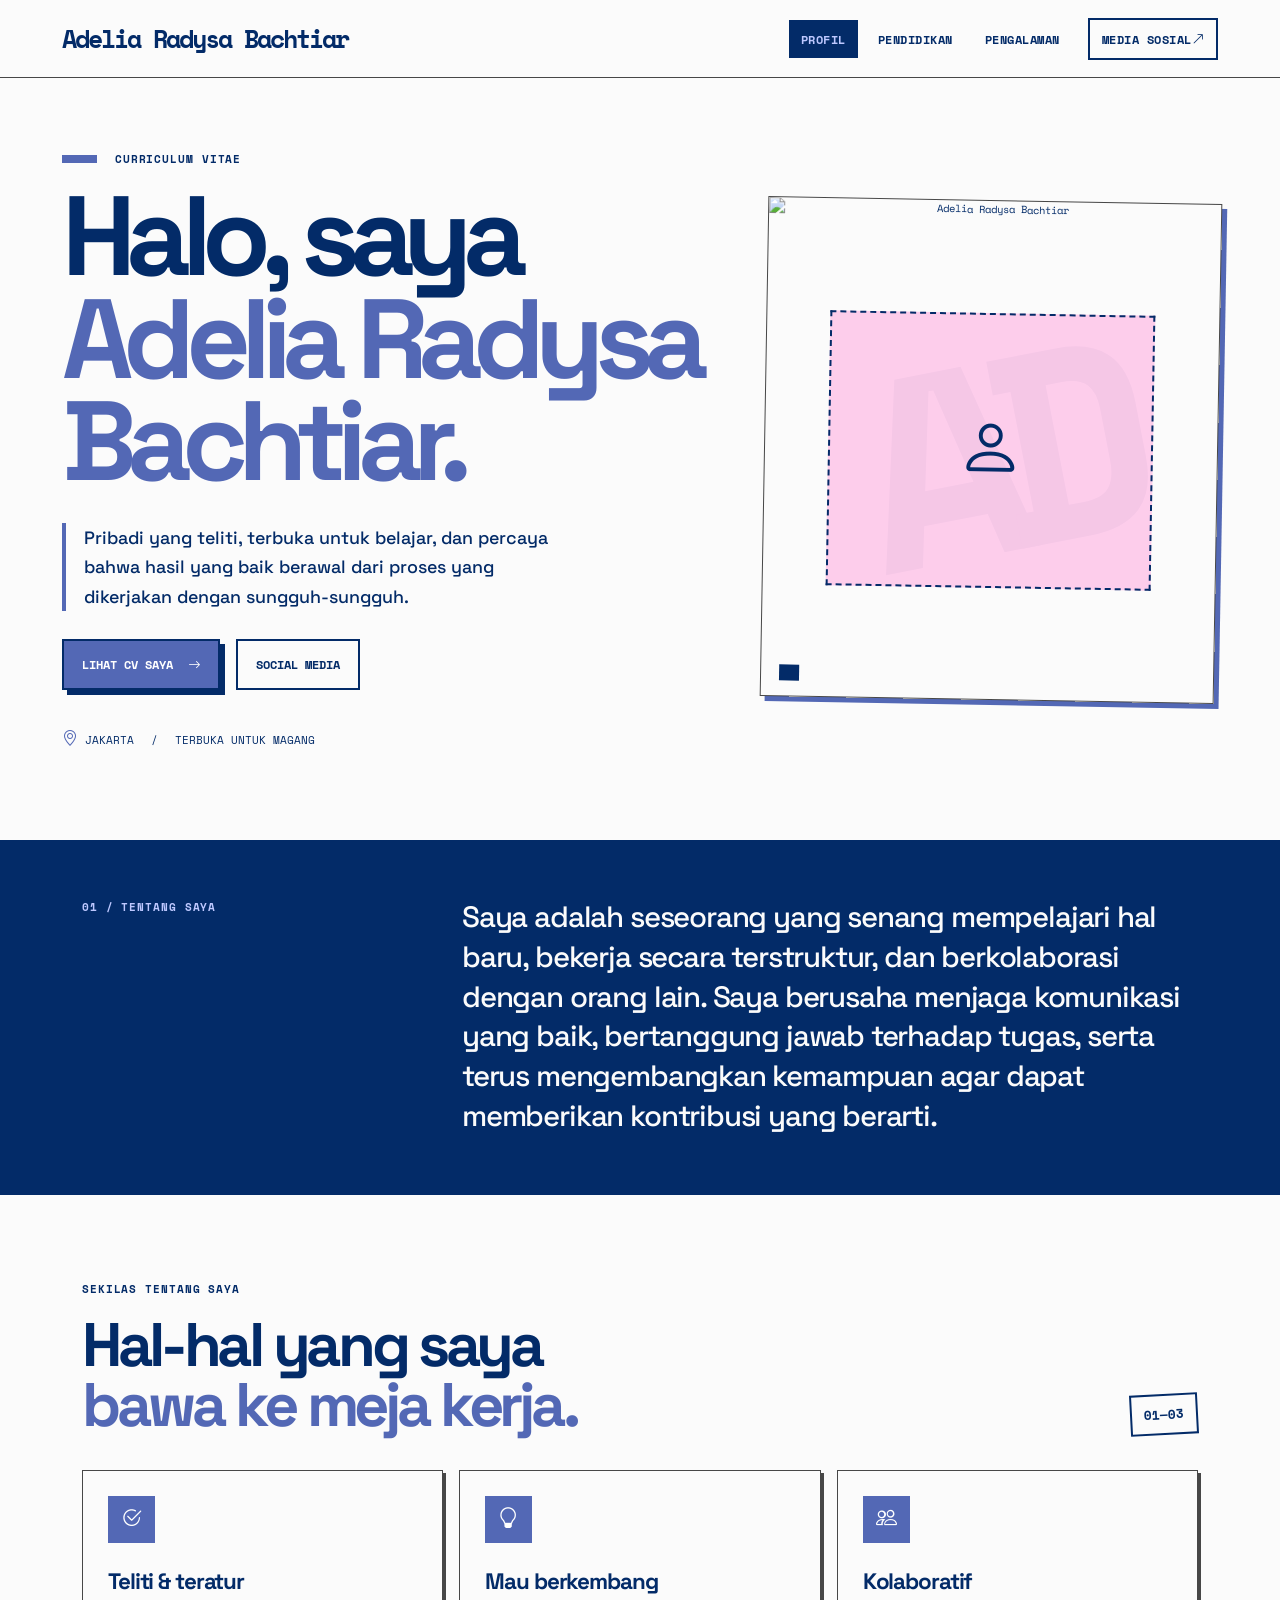
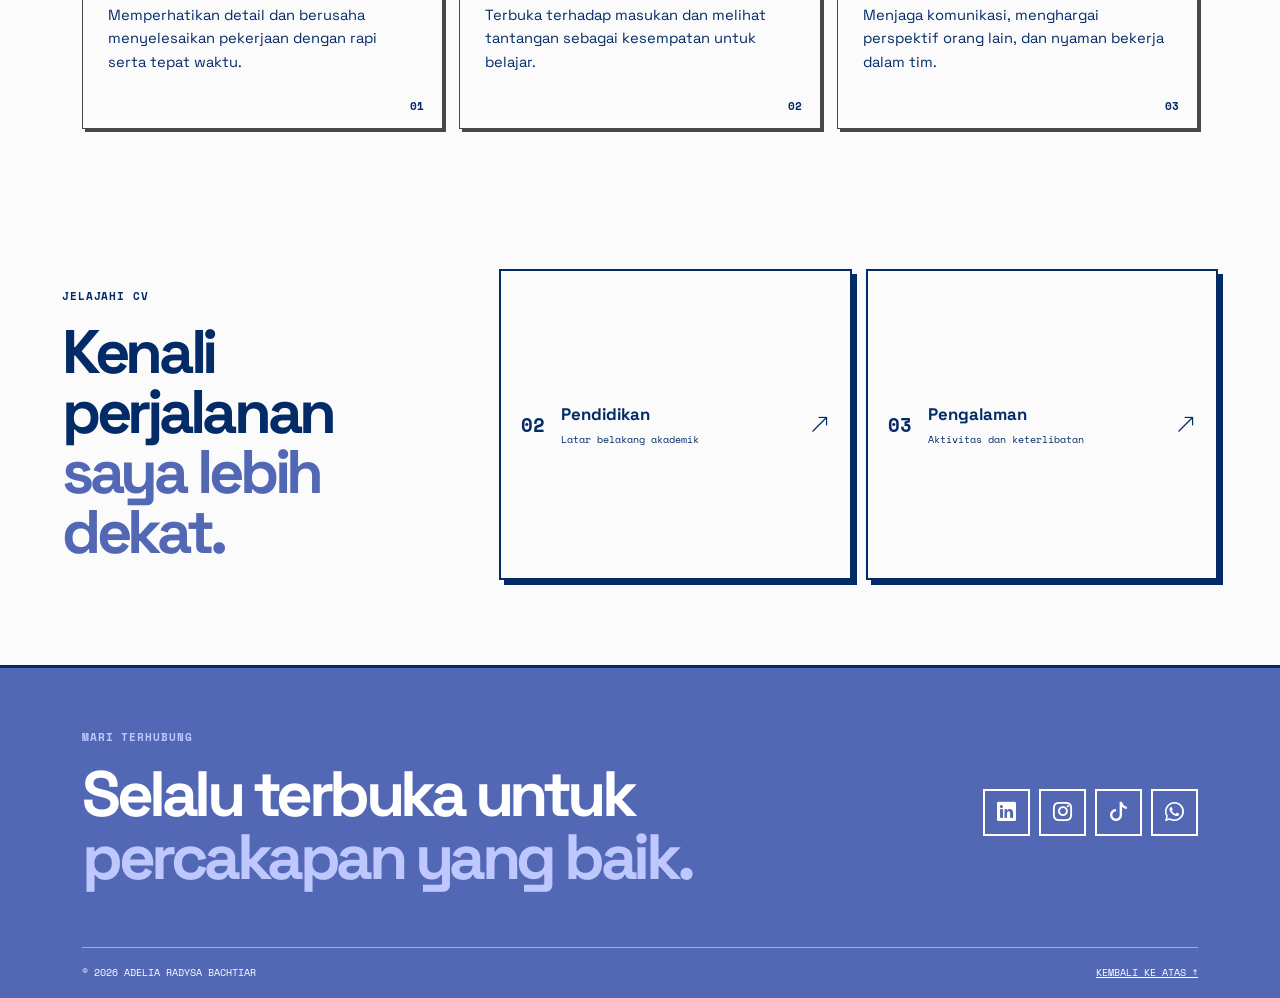
==== index.html @ d6636507 "Add files via upload" ====
<!DOCTYPE html>
<html lang="id">
<head>
  <meta charset="UTF-8">
  <meta name="viewport" content="width=device-width, initial-scale=1.0">
  <meta name="description" content="Curriculum Vitae Adelia Radysa Bachtiar">
  <title>Adelia Radysa Bachtiar — Curriculum Vitae</title>

  <!-- Bootstrap 5 -->
  <link href="https://cdn.jsdelivr.net/npm/bootstrap@5.3.3/dist/css/bootstrap.min.css" rel="stylesheet">
  <!-- Bootstrap Icons -->
  <link rel="stylesheet" href="https://cdn.jsdelivr.net/npm/bootstrap-icons@1.11.3/font/bootstrap-icons.min.css">
  <!-- Google Fonts -->
  <link rel="preconnect" href="https://fonts.googleapis.com">
  <link rel="preconnect" href="https://fonts.gstatic.com" crossorigin>
  <link href="https://fonts.googleapis.com/css2?family=Space+Grotesk:wght@400;500;600;700&family=Space+Mono:wght@400;700&display=swap" rel="stylesheet">
  <link rel="stylesheet" href="style.css">
</head>
<body>
  <nav class="navbar navbar-expand-lg navbar-light site-nav">
    <div class="container">
      <a class="navbar-brand" href="index.html">Adelia Radysa Bachtiar</a>
      <button class="navbar-toggler shadow-none" type="button" data-bs-toggle="collapse" data-bs-target="#mainNav" aria-controls="mainNav" aria-expanded="false" aria-label="Buka navigasi">
        <span class="navbar-toggler-icon"></span>
      </button>
      <div class="collapse navbar-collapse" id="mainNav">
        <div class="navbar-nav ms-auto align-items-lg-center gap-lg-2">
          <a class="nav-link active" href="index.html">Profil</a>
          <a class="nav-link" href="pendidikan.html">Pendidikan</a>
          <a class="nav-link" href="pengalaman.html">Pengalaman</a>
          <a class="nav-link nav-contact" href="#kontak">Media Sosial<i class="bi bi-arrow-up-right"></i></a>
        </div>
      </div>
    </div>
  </nav>

  <main>
    <section class="container hero-section">
      <div class="row align-items-center g-5">
        <div class="col-lg-7 order-2 order-lg-1">
          <p class="eyebrow"><span class="eyebrow-line"></span> CURRICULUM VITAE </p>
          <h1 class="hero-title">Halo, saya<br><em>Adelia Radysa Bachtiar.</em></h1>
          <p class="hero-subtitle">Pribadi yang teliti, terbuka untuk belajar, dan percaya bahwa hasil yang baik berawal dari proses yang dikerjakan dengan sungguh-sungguh.</p>
          <div class="hero-actions d-flex flex-wrap gap-3">
            <a class="btn btn-terracotta" href="pendidikan.html">Lihat CV saya <i class="bi bi-arrow-right ms-2"></i></a>
            <a class="btn btn-outline-soft" href="#kontak">Social Media</a>
          </div>
          <div class="hero-note"><i class="bi bi-geo-alt"></i> Jakarta <span class="note-divider">/</span> Terbuka untuk magang</div>
        </div>
        <div class="col-lg-5 order-1 order-lg-2">
          <div class="portrait-frame">
            <div class="portrait-placeholder">
              <i class="bi bi-person"></i>
              <small><img src="c:\Users\adelia radysa\Downloads\photo headshot formal adelia.PNG" alt="Adelia Radysa Bachtiar"></small>
            </div>
            <div class="portrait-caption"></div>
          </div>
        </div>
      </div>
    </section>

    <section class="intro-band">
      <div class="container">
        <div class="row align-items-start g-4">
          <div class="col-md-4"><p class="eyebrow eyebrow-light">01 / TENTANG SAYA</p></div>
          <div class="col-md-8">
            <p class="intro-copy">Saya adalah seseorang yang senang mempelajari hal baru, bekerja secara terstruktur, dan berkolaborasi dengan orang lain. Saya berusaha menjaga komunikasi yang baik, bertanggung jawab terhadap tugas, serta terus mengembangkan kemampuan agar dapat memberikan kontribusi yang berarti.</p>
          </div>
        </div>
      </div>
    </section>

    <section class="container section-pad">
      <div class="section-heading">
        <div><p class="eyebrow">SEKILAS TENTANG SAYA</p><h2>Hal-hal yang saya<br><em>bawa ke meja kerja.</em></h2></div>
        <span class="section-number">01—03</span>
      </div>
      <div class="row g-3 feature-grid">
        <div class="col-md-4"><article class="feature-card"><span class="feature-icon"><i class="bi bi-check2-circle"></i></span><h3>Teliti & teratur</h3><p>Memperhatikan detail dan berusaha menyelesaikan pekerjaan dengan rapi serta tepat waktu.</p><span class="card-index">01</span></article></div>
        <div class="col-md-4"><article class="feature-card"><span class="feature-icon"><i class="bi bi-lightbulb"></i></span><h3>Mau berkembang</h3><p>Terbuka terhadap masukan dan melihat tantangan sebagai kesempatan untuk belajar.</p><span class="card-index">02</span></article></div>
        <div class="col-md-4"><article class="feature-card"><span class="feature-icon"><i class="bi bi-people"></i></span><h3>Kolaboratif</h3><p>Menjaga komunikasi, menghargai perspektif orang lain, dan nyaman bekerja dalam tim.</p><span class="card-index">03</span></article></div>
      </div>
    </section>

    <section class="container quick-links">
      <div class="quick-link-copy"><p class="eyebrow">JELAJAHI CV</p><h2>Kenali perjalanan<br><em>saya lebih dekat.</em></h2></div>
      <a href="pendidikan.html" class="quick-link"><span class="quick-link-num">02</span><span><strong>Pendidikan</strong><small>Latar belakang akademik</small></span><i class="bi bi-arrow-up-right"></i></a>
      <a href="pengalaman.html" class="quick-link"><span class="quick-link-num">03</span><span><strong>Pengalaman</strong><small>Aktivitas dan keterlibatan</small></span><i class="bi bi-arrow-up-right"></i></a>
    </section>
  </main>

  <footer class="site-footer" id="kontak">
    <div class="container footer-inner">
      <div><p class="eyebrow">MARI TERHUBUNG</p><h2>Selalu terbuka untuk<br><em>percakapan yang baik.</em></h2></div>
      <div class="social-links">
        <!-- Ganti # dengan URL akun pribadi -->
        <a href="https://www.linkedin.com/in/adeliaradysa" aria-label="LinkedIn" title="LinkedIn"><i class="bi bi-linkedin"></i></a>
        <a href="https://www.instagram.com/adeliaradysa" aria-label="Instagram" title="Instagram"><i class="bi bi-instagram"></i></a>
        <a href="https://www.tiktok.com/@adeliaradysa" aria-label="TikTok" title="TikTok"><i class="bi bi-tiktok"></i></a>
        <a href="https://wa.me/6285893082550" aria-label="WhatsApp" title="WhatsApp"><i class="bi bi-whatsapp"></i></a>
      </div>
      <div class="footer-bottom"><span>© 2026 Adelia Radysa Bachtiar</span><a href="#top" onclick="window.scrollTo({top:0,behavior:'smooth'});return false;">Kembali ke atas ↑</a></div>
    </div>
  </footer>
  <script src="https://cdn.jsdelivr.net/npm/bootstrap@5.3.3/dist/js/bootstrap.bundle.min.js"></script>
</body>
</html>
---- style.css ----
@import url('https://fonts.googleapis.com/css2?family=Space+Grotesk:wght@400;500;600;700&family=Space+Mono:wght@400;700&display=swap');

:root {
  --paper: #fbfbfb;
  --ink: #032b68;
  --acid: #bec8ff;
  --blue: #5368B5;
  --cyan: #baf1fe;
  --line: #474747;

  --serif: "Space Grotesk", sans-serif;
  --sans: "Space Grotesk", sans-serif;
  --mono: "Space Mono", monospace;
}
* { box-sizing: border-box; }
html { scroll-behavior: smooth; }
body {
  margin: 0;
  background: var(--paper);
  color: var(--ink);
  font-family: var(--sans);
  font-size: 16px;
  line-height: 1.6;
}
a { color: inherit; }
.site-nav {
  background: var(--paper);
  border-bottom: 1px solid var(--line);
  padding: 15px 0;
  position: sticky;
  top: 0;
  z-index: 1000;
}
.site-nav .container { 
  max-width: 1180px; }
.navbar-brand { 
  font: 700 1.55rem var(--mono); 
  letter-spacing: -2px; 
  color: var(--ink)!important; }
.navbar-brand span { 
  color: var(--blue); }
.nav-link { 
  color: var(--ink)!important; 
  font: 700 .76rem var(--mono); 
  text-transform: uppercase; 
  letter-spacing: .04em; 
  padding: 10px 12px!important; }
.nav-link:hover, .nav-link.active { 
  background: var(--ink); 
  color: var(--acid)!important; }
.nav-contact { 
  border: 2px solid var(--ink); 
  margin-left: 8px; }
.navbar-toggler { 
  border: 2px solid var(--ink); 
  border-radius: 0; }
.hero-section { 
  max-width: 1180px; 
  padding-top: 72px; 
  padding-bottom: 90px; 
  position: relative; }
.eyebrow { 
  font: 700 .7rem var(--mono); 
  letter-spacing: .08em; 
  text-transform: uppercase; 
  margin-bottom: 18px; }
.eyebrow-line { 
  display: inline-block; 
  width: 35px; 
  height: 8px; 
  background: var(--blue); 
  margin-right: 10px; }
.hero-title, .page-title {
  font: 700 clamp(3.6rem, 8.8vw, 8rem)/.91 var(--serif);
  letter-spacing: -.085em; margin: 0 0 30px; max-width: 850px;}
.hero-title em,
.page-title em,
h2 em {
  font-style: normal;
  color: var(--blue);}
.hero-title em {
  display: inline;
  background: transparent;
  padding: 0;}
.hero-subtitle { 
  max-width: 490px; 
  font-size: 1.12rem; 
  line-height: 1.65; 
  font-weight: 500; 
  border-left: 4px solid var(--blue); 
  padding-left: 18px; }
.hero-actions { 
  margin-top: 28px; }
.btn { 
  border-radius: 0; 
  font: 700 .78rem var(--mono); 
  text-transform: uppercase; 
  padding: 14px 18px; 
  border: 2px solid var(--ink); }
.btn-terracotta { 
  background: var(--blue); 
  color: white; 
  box-shadow: 5px 5px 0 var(--ink); }
.btn-terracotta:hover { 
  background: var(--pink); 
  color: var(--ink); 
  transform: translate(2px,2px); 
  box-shadow: 3px 3px 0 var(--ink); }
.btn-outline-soft { 
  background: var(--paper); 
  color: var(--ink); }
.btn-outline-soft:hover { 
  background: var(--acid); 
  color: var(--ink); }
.hero-note { 
  font: .68rem var(--mono); 
  text-transform: uppercase; 
  margin-top: 36px; }
.hero-note i { 
  color: var(--blue); 
  font-size: 1rem; }
.note-divider { 
  margin: 0 10px; }
.portrait-frame {
  min-height: 430px;
  height: 500px;
  position: relative;
  background: var(--pink);
  border: 1px solid var(--line);
  box-shadow: 5px 5px 0 var(--blue);
  transform: rotate(1deg);
  display: grid;
  place-items: center;
  overflow: hidden;}
.portrait-frame img {
  width: 100%;
  height: 100%;
  object-fit: cover;
  object-position: center top;
  position: absolute;
  inset: 0;}
.portrait-frame:before { 
  content: "AD"; 
  position: absolute; 
  font: 700 clamp(9rem, 22vw, 17rem)/1 var(--mono); 
  letter-spacing: -.13em; 
  color: var(--ink); 
  opacity: .09; 
  transform: rotate(-12deg); }
.portrait-placeholder { 
  z-index: 1; 
  width: 72%; 
  min-height: 275px; 
  border: 2px dashed var(--ink); 
  display: flex; 
  flex-direction: column; 
  align-items: center; 
  justify-content: center; 
  text-align: center; 
  background: #ffb5e4a6; }
.portrait-placeholder i { 
  font-size: 4rem; }
.portrait-placeholder span { 
  font-weight: 700; 
  text-transform: uppercase; }
.portrait-placeholder small { 
  font: .65rem var(--mono); }
.portrait-stamp { 
  position: absolute; 
  top: 17px; 
  right: 17px; 
  z-index: 2; 
  width: 68px; 
  height: 68px; 
  display: grid; place-content: center; 
  border-radius: 50%; 
  background: var(--acid); 
  border: 2px solid var(--ink); 
  text-align: center; 
  font: 700 .7rem var(--mono); 
  line-height: 1.1; }
.portrait-caption { 
  position: absolute; 
  left: 18px; 
  bottom: 15px; 
  z-index: 2; 
  font: .68rem var(--mono); 
  line-height: 1.2; 
  background: var(--ink); 
  color: var(--acid); 
  padding: 8px 10px; }
.intro-band { 
  background: var(--ink); 
  color: var(--paper); 
  border-top: 3px solid var(--ink); 
  border-bottom: 3px solid var(--ink); 
  padding: 55px 0; }
.eyebrow-light { 
  color: var(--acid); }
.intro-copy { 
  max-width: 770px; 
  font-size: clamp(1.25rem, 2.3vw, 2rem); 
  line-height: 1.35; 
  font-weight: 500; 
  margin: 0; 
  letter-spacing: -.04em; }
.section-pad { 
  padding-top: 85px; 
  padding-bottom: 85px; }
.section-heading { 
  display: flex; 
  justify-content: space-between; 
  align-items: end; 
  gap: 25px; 
  margin-bottom: 35px; }
.section-heading h2, 
  .quick-link-copy h2, 
  .side-title, 
  .section-title-light, 
  .next-page h2 {
    font: 700 clamp(2.2rem, 4.8vw, 4.2rem)/.98 var(--serif); 
    letter-spacing: -.07em; 
    margin: 0;}
.section-number { 
  font: 700 .8rem var(--mono); 
  border: 2px solid var(--ink); 
  padding: 9px 12px; 
  white-space: nowrap; 
  transform: rotate(-3deg); }
.feature-grid { 
  align-items: stretch; }
.feature-card {
  height: 100%;
  background: var(--paper);
  border: 1px solid var(--line);
  padding: 25px;
  position: relative;
  box-shadow: 3px 3px 0 var(--line);
  transition: transform .2s;}
.feature-icon { 
  display: inline-grid; 
  place-items: center; 
  width: 47px; 
  height: 47px; 
  background: var(--blue); 
  color: white; 
  font-size: 1.3rem; 
  margin-bottom: 26px; }
.feature-card h3 { 
  font-weight: 700; 
  font-size: 1.4rem; 
  letter-spacing: -.05em; }
.feature-card p { 
  font-size: .92rem; 
  margin-bottom: 28px; }
.card-index { 
  font: 700 .7rem var(--mono); 
  position: absolute; 
  right: 18px; 
  bottom: 14px; }
.quick-links { 
  max-width: 1180px; 
  padding-top: 55px; 
  padding-bottom: 85px; 
  display: grid; 
  grid-template-columns: 1.2fr 1fr 1fr; 
  gap: 14px; 
  align-items: stretch; } 
.quick-link-copy { padding: 18px 10px 18px 0; }
.quick-link { 
    display: flex; 
    gap: 16px; 
    align-items: center; 
    padding: 20px; 
    border: 2px solid var(--ink); 
    text-decoration: none; 
    box-shadow: 5px 5px 0 var(--ink); 
    transition: transform .2s; }
.quick-link:hover { 
  transform: translate(-3px,-3px);
  box-shadow: 9px 9px 0 var(--blue); }
.quick-link:nth-child(3) { 
  background: var(--pink); }
.quick-link-num { 
  font: 700 1.2rem var(--mono); }
.quick-link strong, .quick-link small { 
  display: block; }
.quick-link strong { 
  font-size: 1.05rem; }
.quick-link small { 
  font: .65rem var(--mono); 
  margin-top: 3px; }
.quick-link i { 
  margin-left: auto; 
  font-size: 1.25rem; }
.site-footer { 
  background: var(--blue); 
  color: white; 
  border-top: 3px solid var(--ink); 
  padding: 60px 0 18px; }
.site-footer .eyebrow { 
  color: var(--acid); }
.site-footer h2 { 
  font: 700 clamp(2.2rem, 5vw, 4.3rem)/.98 var(--serif); 
  letter-spacing: -.07em; }
.site-footer h2 em { 
  color: var(--acid); }
.footer-inner { 
  display: grid; 
  grid-template-columns: 1fr auto; 
  gap: 35px; }
.social-links { 
  display: flex; 
  flex-wrap: wrap; 
  gap: 9px; 
  align-content: center; }
.social-links a { 
  display: grid; 
  place-items: center; 
  width: 47px; height: 47px; 
  border: 2px solid white; 
  color: white; 
  text-decoration: none; 
  font-size: 1.2rem; }
.social-links a:hover { 
  background: var(--acid); 
  color: var(--ink); 
  border-color: var(--ink); }
.footer-bottom { 
  grid-column: 1/-1; 
  border-top: 1px solid #ffffff77; 
  padding-top: 17px; 
  margin-top: 15px; 
  display: flex; 
  justify-content: space-between; 
  gap: 15px; 
  font: .62rem var(--mono); 
  text-transform: uppercase; }
.footer-bottom i { 
  color: var(--pink); }
.page-hero { 
  max-width: 1180px; 
  padding-top: 75px; }
.page-title { 
  font-size: clamp(3.2rem, 7.5vw, 7rem); }
.page-lead { 
  border-left: 4px solid var(--blue); 
  padding-left: 18px; 
  font-size: 1.05rem; 
  max-width: 330px; 
  margin: 0 0 12px; }
.page-hero-rule { 
  border-bottom: 3px solid var(--ink); 
  margin-top: 45px; 
  position: relative; }
.page-hero-rule:after { 
  content: "✳"; 
  position: absolute; 
  right: 0; 
  top: -20px; 
  font-size: 2rem; 
  background: var(--acid); 
  line-height: 1; 
  padding: 0 5px; }
.education-layout .side-title { font-size: clamp(2.2rem, 4vw, 3.6rem); margin-bottom: 20px; }
.muted-copy, .light-copy { max-width: 320px; font-size: .9rem; }
.margin-note { display: inline-flex; gap: 12px; align-items: center; margin-top: 25px; padding: 14px; background: var(--pink); border: 2px solid var(--ink); font: .68rem var(--mono); transform: rotate(-2deg); }
.margin-note i { font-size: 1.6rem; }
.timeline { border-left: 3px solid var(--ink); margin-left: 8px; }
.timeline-item { display: grid; grid-template-columns: 145px 18px 1fr; gap: 17px; padding: 0 0 45px; position: relative; }
.timeline-date { font: 700 .65rem var(--mono); padding-top: 8px; }
.timeline-marker { width: 17px; height: 17px; background: var(--acid); border: 3px solid var(--ink); border-radius: 50%; margin-left: -27px; margin-top: 3px; }
.timeline-content { border: 2px solid var(--ink); padding: 24px; background: white; box-shadow: 6px 6px 0 var(--pink); }
.timeline-content h3, .experience-main h3 { font-size: 1.55rem; font-weight: 700; letter-spacing: -.05em; margin: 12px 0 3px; }
.timeline-content p { font-size: .9rem; }
.institution { color: var(--blue); font-weight: 700; }
.tag { display: inline-block; background: var(--acid); border: 1px solid var(--ink); padding: 4px 7px; font: 700 .58rem var(--mono); text-transform: uppercase; }
.tag-muted { background: var(--pink); }
.detail-line { display: flex; flex-wrap: wrap; gap: 14px; font: .62rem var(--mono); text-transform: uppercase; }
.detail-line i { color: var(--blue); }
.skills-section { background: var(--ink); color: white; border-block: 3px solid var(--ink); padding: 75px 0; }
.section-title-light { color: white; }
.section-title-light em { color: var(--acid); }
.light-copy { color: #e4e4e4; margin-top: 20px; }
.skill-row { display: grid; grid-template-columns: 1fr 1fr; gap: 25px; border-bottom: 1px solid #ffffff55; padding: 17px 0; align-items: center; }
.skill-row:first-child { border-top: 1px solid #ffffff55; }
.skill-row div { display: flex; gap: 15px; align-items: baseline; }
.skill-row span { color: var(--acid); font: .7rem var(--mono); }
.skill-row strong { font-size: 1.05rem; }
.skill-row p { margin: 0; color: #dedede; font-size: .82rem; }
.next-page { display: flex; justify-content: space-between; align-items: center; gap: 25px; padding-top: 55px; padding-bottom: 80px; border-top: 3px solid var(--ink); }
.next-page h2 { font-size: clamp(2.2rem, 4vw, 3.7rem); }
.next-page-button { width: 70px; height: 70px; display: grid; place-items: center; background: var(--acid); border: 2px solid var(--ink); box-shadow: 5px 5px 0 var(--ink); font-size: 1.6rem; text-decoration: none; }
.next-page-button:hover { background: var(--pink); }
.experience-heading { align-items: end; }
.heading-aside { max-width: 300px; font: .7rem/1.7 var(--mono); border-left: 3px solid var(--pink); padding-left: 15px; }
.experience-list { border-top: 3px solid var(--ink); }
.experience-card {
  display: grid;
  grid-template-columns: 65px minmax(0, 1fr) 400px;
  gap: 30px;
  padding: 34px 0;
  border-bottom: 2px solid var(--ink);
  align-items: start;
}
.experience-index { font: 700 2.1rem var(--mono); color: var(--blue); letter-spacing: -.1em; }
.experience-meta { display: flex; flex-wrap: wrap; gap: 10px; align-items: center; font: .65rem var(--mono); }
.experience-main > p:not(.institution) { max-width: 720px; font-size: .92rem; }
.experience-points { padding-left: 18px; font-size: .86rem; }
.experience-points li::marker { color: var(--blue); }
.experience-side {
  z-index: 1;
  width: 100%;
  max-width: 450px;
  height: 250px;
  border: 2px solid var(--ink);
  overflow: hidden;
  box-sizing: border-box;
  justify-self: end;
}
.experience-side img {
  display: block;
  width: 100%;
  height: 100%;
  object-fit: cover;
  object-position: center;
}
.experience-side i { font-size: 1.6rem; }
.closing-note { background: var(--pink); border-block: 3px solid var(--ink); padding: 55px 0; }
.closing-quote { font: 700 5rem/.7 var(--serif); }
.closing-note p { font: 700 clamp(1.5rem, 3.4vw, 2.8rem)/1.15 var(--serif); letter-spacing: -.05em; max-width: 850px; }
.closing-signature { font: .7rem var(--mono); text-transform: uppercase; border-bottom: 2px solid var(--ink); padding-bottom: 4px; }
@media (max-width: 767px) {
  .hero-section { padding-top: 48px; padding-bottom: 60px; }
  .hero-title { font-size: clamp(3.4rem, 15vw, 6rem); }
  .portrait-frame { min-height: 330px; margin: 0 10px 12px; }
  .portrait-placeholder { min-height: 210px; }
  .section-pad { padding-top: 60px; padding-bottom: 60px; }
  .section-heading { align-items: start; flex-direction: column; }
  .quick-links { display: flex; flex-direction: column; padding-top: 25px; }
  .quick-link-copy { padding-bottom: 10px; }
  .footer-inner { grid-template-columns: 1fr; }
  .footer-bottom { flex-direction: column; gap: 8px; }
  .page-hero { padding-top: 50px; }
  .timeline-item { grid-template-columns: 1fr; gap: 8px; padding-left: 25px; }
  .timeline-date { padding-top: 0; }
  .timeline-marker { position: absolute; left: 0; top: 2px; margin-left: -9px; }
  .timeline-content { padding: 19px; }
  .skill-row { grid-template-columns: 1fr; gap: 4px; }
  .experience-card { grid-template-columns: 42px 1fr; gap: 13px; }
  .experience-side { grid-column: 2; flex-direction: row; justify-content: center; width: fit-content; padding: 7px 12px; }
  .heading-aside { max-width: none; }
}
@media (prefers-reduced-motion: reduce) { html { scroll-behavior: auto; } *, *::before, *::after { transition: none!important; } }
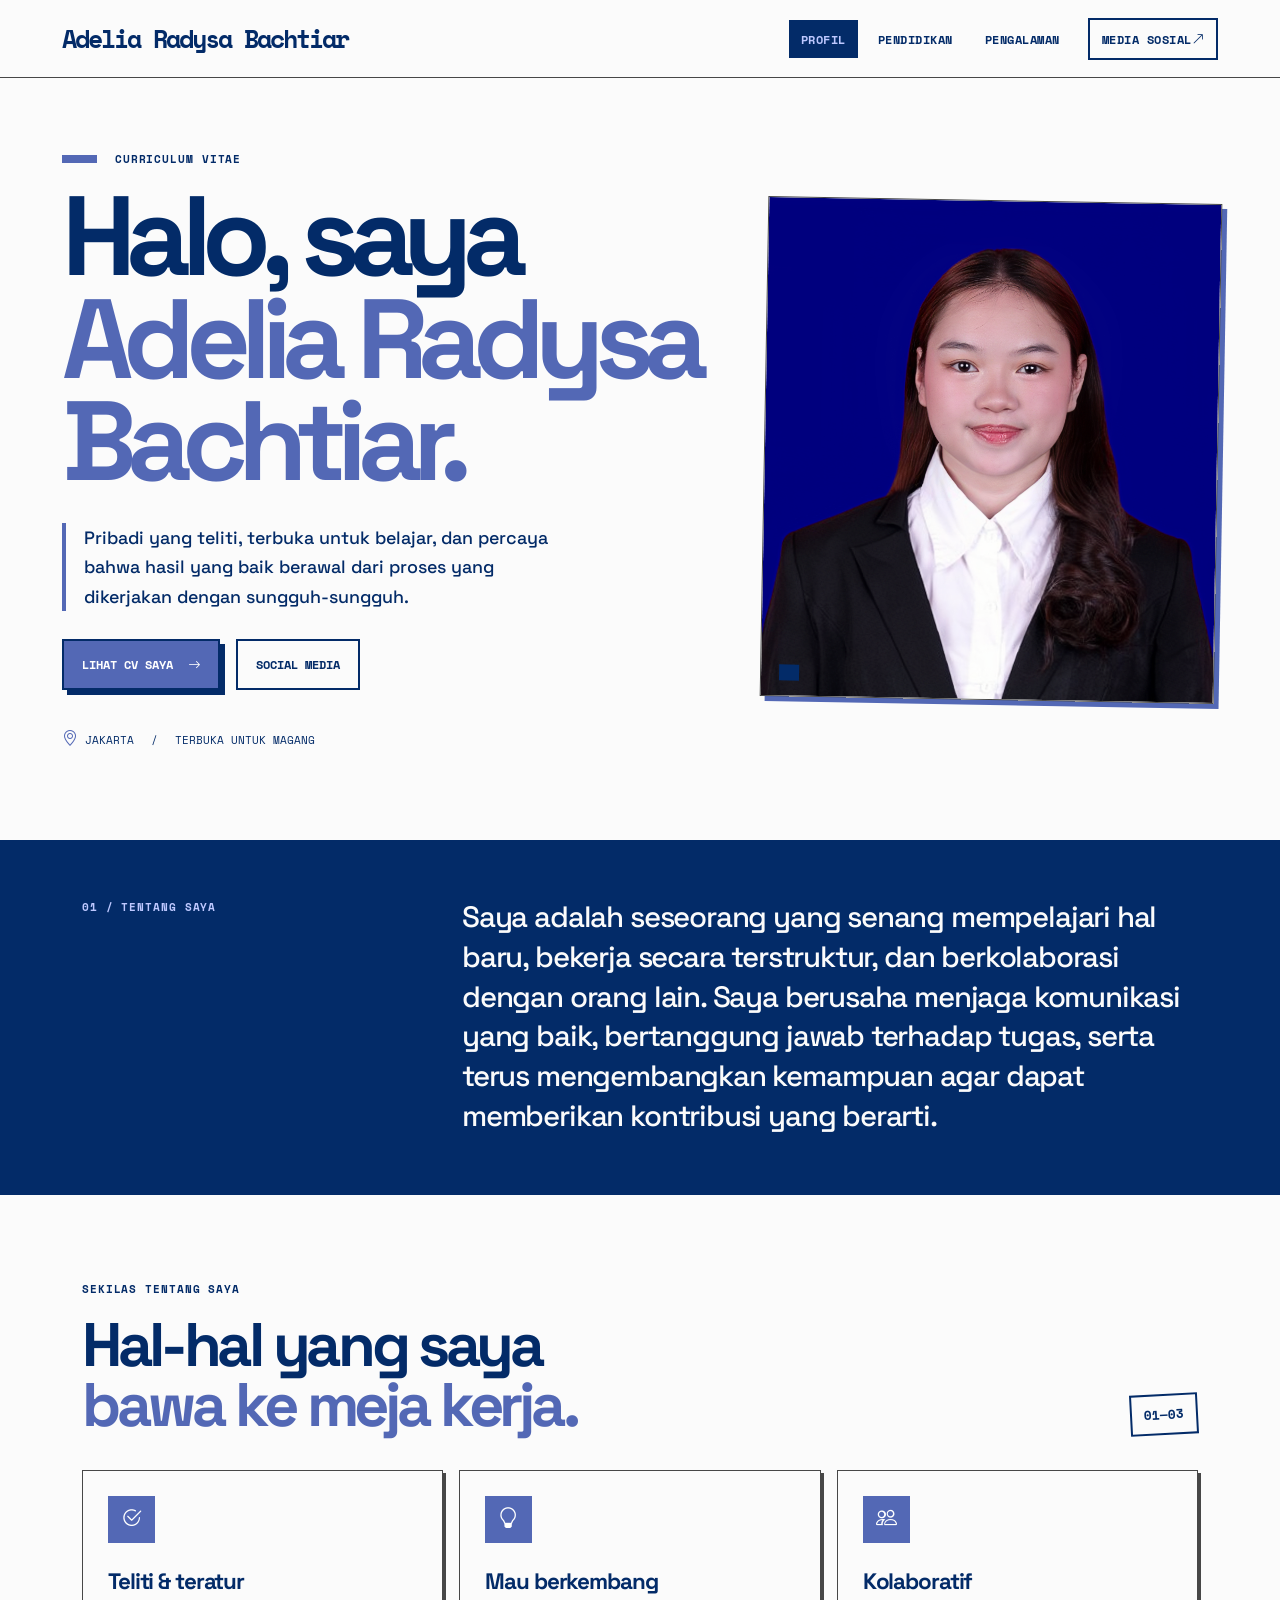
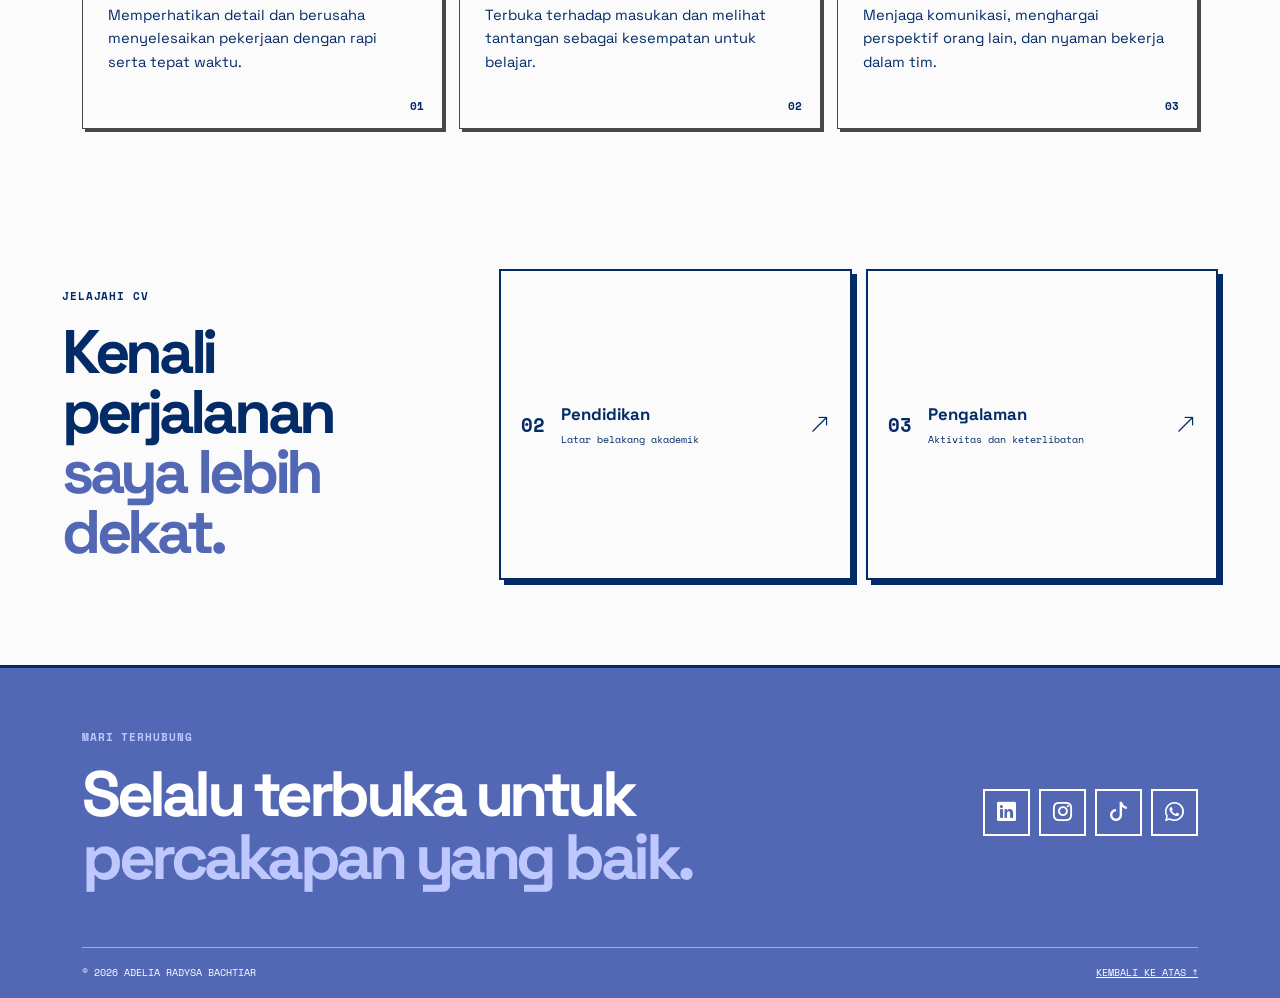
==== commit a0e9d171: "Update image source path in index.html" ====
--- a/index.html
+++ b/index.html
@@ -51,7 +51,7 @@
           <div class="portrait-frame">
             <div class="portrait-placeholder">
               <i class="bi bi-person"></i>
-              <small><img src="c:\Users\adelia radysa\Downloads\photo headshot formal adelia.PNG" alt="Adelia Radysa Bachtiar"></small>
+              <small><img src="image/photo headshot formal adelia.PNG" alt="Adelia Radysa Bachtiar"></small>
             </div>
             <div class="portrait-caption"></div>
           </div>
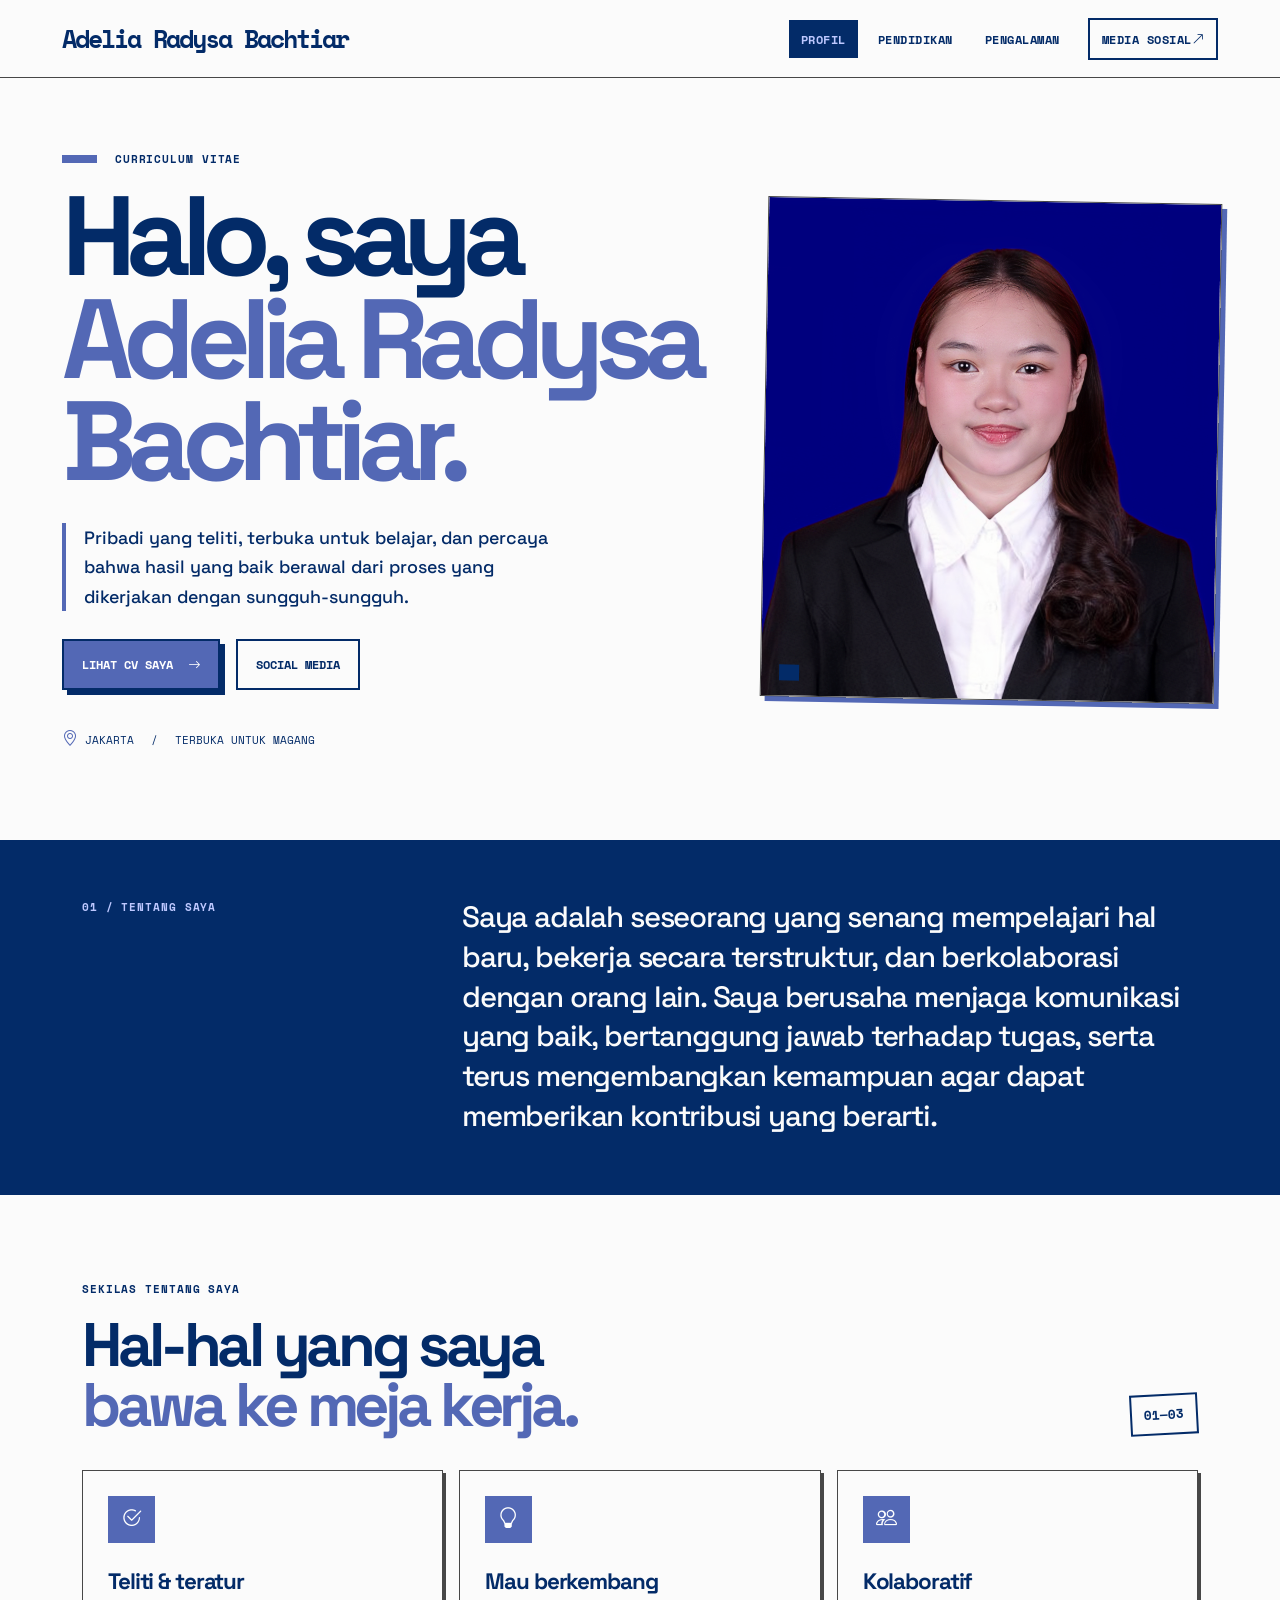
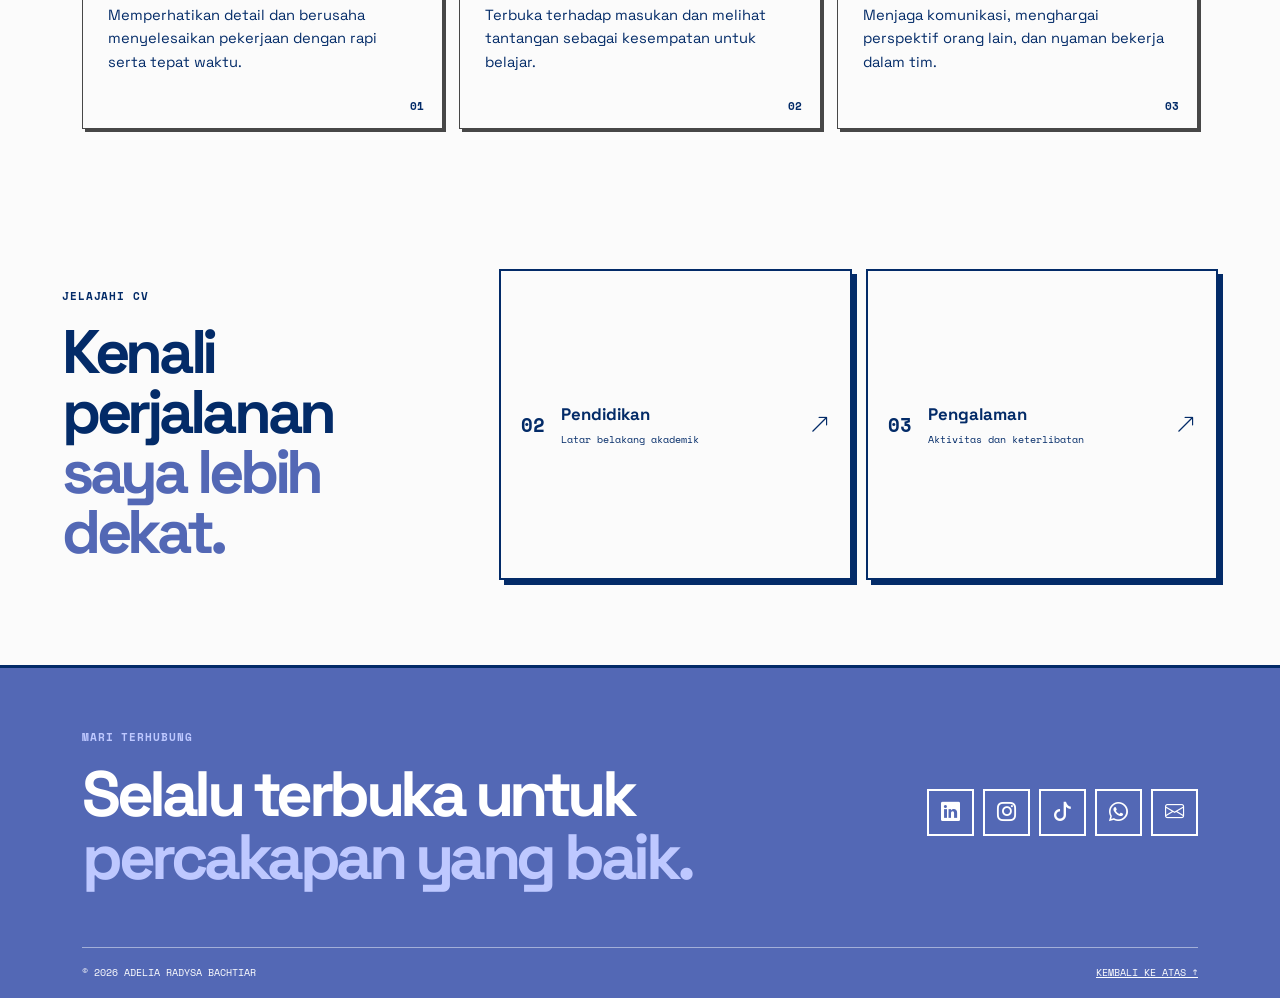
==== commit 0bf03bc0: "Add email link to contact section in index.html" ====
--- a/index.html
+++ b/index.html
@@ -98,6 +98,7 @@
         <a href="https://www.instagram.com/adeliaradysa" aria-label="Instagram" title="Instagram"><i class="bi bi-instagram"></i></a>
         <a href="https://www.tiktok.com/@adeliaradysa" aria-label="TikTok" title="TikTok"><i class="bi bi-tiktok"></i></a>
         <a href="https://wa.me/6285893082550" aria-label="WhatsApp" title="WhatsApp"><i class="bi bi-whatsapp"></i></a>
+        <a href="mailto:adeliaradysab@domain.com" aria-label="Email" title="Email"><i class="bi bi-envelope"></i></a>
       </div>
       <div class="footer-bottom"><span>© 2026 Adelia Radysa Bachtiar</span><a href="#top" onclick="window.scrollTo({top:0,behavior:'smooth'});return false;">Kembali ke atas ↑</a></div>
     </div>
--- a/style.css
+++ b/style.css
@@ -355,7 +355,6 @@
   margin-top: 45px; 
   position: relative; }
 .page-hero-rule:after { 
-  content: "✳"; 
   position: absolute; 
   right: 0; 
   top: -20px; 
